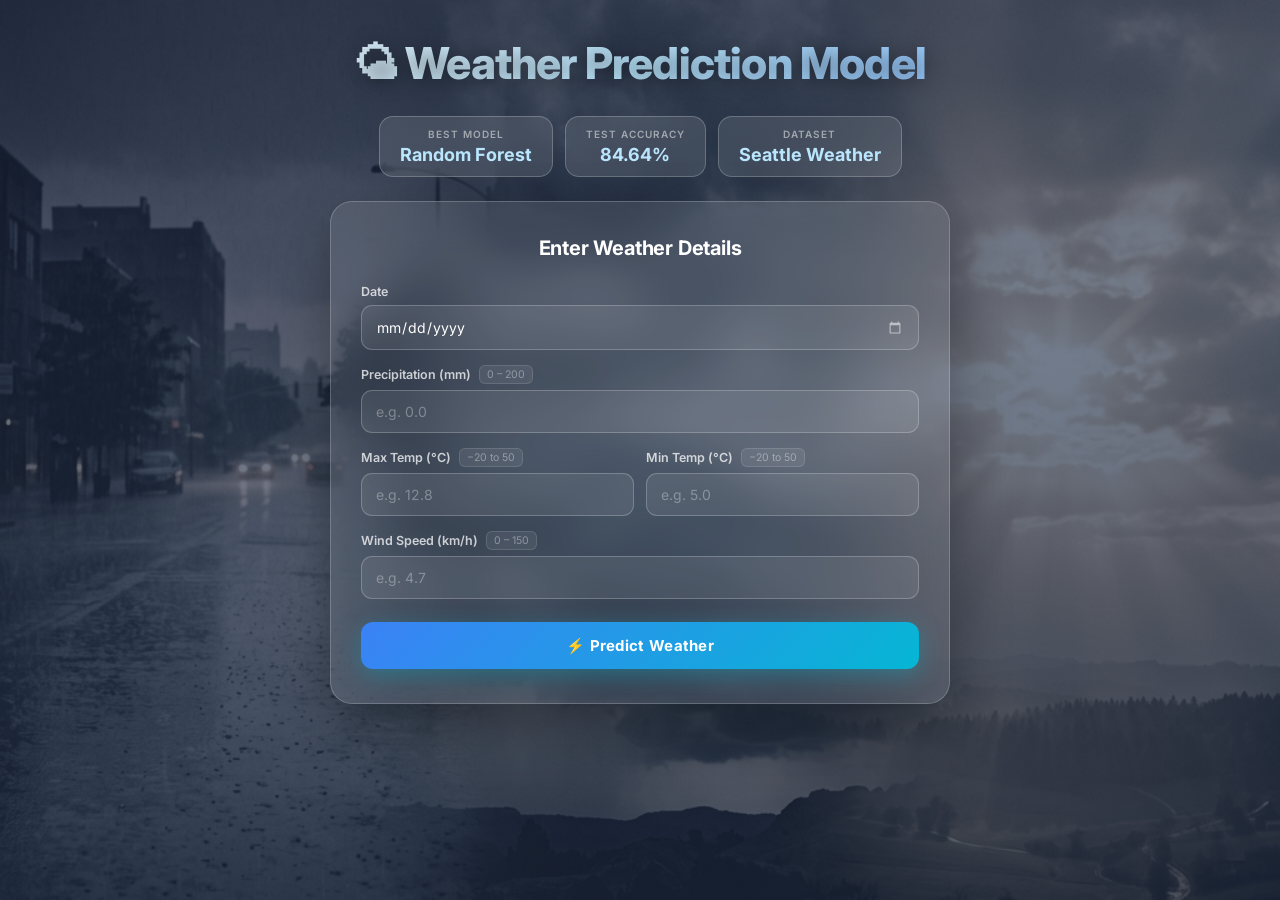
==== docs/index.html @ d07fe21a "Implement dynamic weather animations, loading states, and sound effects" ====
<!DOCTYPE html>
<html lang="en">
<head>
    <meta charset="UTF-8">
    <meta name="viewport" content="width=device-width, initial-scale=1.0">
    <meta name="description" content="Machine Learning weather prediction web app trained on the Seattle weather dataset. Predicts rain, sun, fog, drizzle and snow.">
    <title>Weather Prediction Model</title>
    <link rel="stylesheet" href="style.css">
</head>

<body>

<div class="container">

    <!-- ── Hero ───────────────────────────────────────────── -->
    <div class="hero">
        <h1>🌤 Weather Prediction Model</h1>
    </div>

    <!-- ── Model Info Chips ────────────────────────────────── -->
    <div class="info-box">
        <div class="info-chip">
            <span class="label">Best Model</span>
            <span class="value">Random Forest</span>
        </div>
        <div class="info-chip">
            <span class="label">Test Accuracy</span>
            <span class="value">84.64%</span>
        </div>
        <div class="info-chip">
            <span class="label">Dataset</span>
            <span class="value">Seattle Weather</span>
        </div>
    </div>

    <!-- ── Form Card ─────────────────────────────────────── -->
    <div class="card" id="form-card">
        <h2>Enter Weather Details</h2>

        <form id="predict-form" novalidate>

            <div class="input-group">
                <label for="date">Date</label>
                <input type="date" id="date" name="date" required>
            </div>

            <div class="input-group">
                <label for="precipitation">Precipitation (mm)
                    <span class="hint">0 – 200</span>
                </label>
                <input type="number" id="precipitation" step="0.1" name="precipitation"
                       placeholder="e.g. 0.0" min="0" max="200" required>
            </div>

            <div class="input-row">
                <div class="input-group">
                    <label for="temp_max">Max Temp (°C)
                        <span class="hint">−20 to 50</span>
                    </label>
                    <input type="number" id="temp_max" step="0.1" name="temp_max"
                           placeholder="e.g. 12.8" min="-20" max="50" required>
                </div>
                <div class="input-group">
                    <label for="temp_min">Min Temp (°C)
                        <span class="hint">−20 to 50</span>
                    </label>
                    <input type="number" id="temp_min" step="0.1" name="temp_min"
                           placeholder="e.g. 5.0" min="-20" max="50" required>
                </div>
            </div>

            <div class="input-group">
                <label for="wind">Wind Speed (km/h)
                    <span class="hint">0 – 150</span>
                </label>
                <input type="number" id="wind" step="0.1" name="wind"
                       placeholder="e.g. 4.7" min="0" max="150" required>
            </div>

            <button type="submit" id="predict-btn">⚡ Predict Weather</button>

        </form>

        <!-- Result (hidden until prediction) -->
        <div class="result" id="result" style="display:none;">
            <h3 id="result-title"></h3>
            <p class="result-msg" id="result-msg"></p>

            <div class="confidence-badge" id="confidence-wrap" style="display:none;">
                <span id="confidence-text"></span>
            </div>

            <div class="conf-breakdown" id="breakdown-wrap" style="display:none;">
                <p class="breakdown-title">Probability Breakdown</p>
                <div id="breakdown-bars"></div>
            </div>
        </div>

    </div>

</div><!-- /.container -->

<script src="predict.js"></script>
</body>
</html>
---- docs/style.css ----
@import url('https://fonts.googleapis.com/css2?family=Inter:wght@300;400;500;600;700;800&display=swap');

/* ── Reset ──────────────────────────────────────────────────── */
*, *::before, *::after { margin: 0; padding: 0; box-sizing: border-box; }

/* ── Background ─────────────────────────────────────────────── */
body {
    font-family: 'Inter', Arial, sans-serif;
    min-height: 100vh;
    padding: 36px 20px 48px;
    position: relative;
    overflow-x: hidden;
}

body::before {
    content: '';
    position: fixed;
    inset: 0;
    background-image: url('weather_bg.png');
    background-size: cover;
    background-position: center;
    filter: saturate(0.55) brightness(0.88) contrast(0.85);
    z-index: -2;
}

body::after {
    content: '';
    position: fixed;
    inset: 0;
    background: linear-gradient(160deg,
        rgba(10,20,50,.58) 0%,
        rgba(15,35,70,.48) 50%,
        rgba(10,25,55,.60) 100%);
    z-index: -1;
}

/* ── Layout ─────────────────────────────────────────────────── */
.container { max-width: 620px; margin: auto; position: relative; z-index: 1; }

/* ── Hero ───────────────────────────────────────────────────── */
.hero { text-align: center; margin-bottom: 26px; animation: fadeDown .65s ease both; }

.hero h1 {
    font-size: clamp(26px, 5vw, 44px);
    font-weight: 800;
    letter-spacing: -.8px;
    text-shadow: 0 2px 20px rgba(0,0,0,.4);
    background: linear-gradient(135deg, #e0f2fe, #bae6fd, #93c5fd);
    -webkit-background-clip: text;
    -webkit-text-fill-color: transparent;
    background-clip: text;
}

/* ── Info Chips ─────────────────────────────────────────────── */
.info-box {
    display: flex;
    flex-wrap: wrap;
    justify-content: center;
    gap: 12px;
    margin-bottom: 24px;
    animation: fadeDown .7s .05s ease both;
}

.info-chip {
    background: rgba(255,255,255,.11);
    backdrop-filter: blur(14px);
    border: 1px solid rgba(255,255,255,.22);
    color: #fff;
    padding: 11px 20px;
    border-radius: 14px;
    text-align: center;
    min-width: 140px;
}

.info-chip .label {
    display: block;
    font-size: 10px;
    font-weight: 600;
    text-transform: uppercase;
    letter-spacing: 1px;
    color: rgba(255,255,255,.5);
    margin-bottom: 4px;
}

.info-chip .value {
    display: block;
    font-size: 18px;
    font-weight: 700;
    color: #bae6fd;
}

/* ── Glassmorphism Card ─────────────────────────────────────── */
.card {
    background: rgba(255,255,255,.09);
    backdrop-filter: blur(22px);
    -webkit-backdrop-filter: blur(22px);
    border: 1px solid rgba(255,255,255,.2);
    border-radius: 22px;
    padding: 34px 30px;
    box-shadow: 0 24px 60px rgba(0,0,0,.32);
    animation: fadeUp .7s .12s ease both;
}

.card h2 {
    text-align: center;
    font-size: 20px;
    font-weight: 700;
    color: #fff;
    margin-bottom: 24px;
    letter-spacing: -.2px;
}

/* ── Form Inputs ─────────────────────────────────────────────── */
.input-group { margin-bottom: 15px; }

.input-row {
    display: grid;
    grid-template-columns: 1fr 1fr;
    gap: 12px;
}

.input-group label {
    display: flex;
    align-items: center;
    gap: 8px;
    margin-bottom: 6px;
    font-weight: 600;
    font-size: 12.5px;
    color: rgba(255,255,255,.75);
}

.hint {
    font-size: 10.5px;
    font-weight: 400;
    color: rgba(255,255,255,.38);
    background: rgba(255,255,255,.07);
    padding: 2px 7px;
    border-radius: 6px;
    border: 1px solid rgba(255,255,255,.12);
}

.input-group input {
    width: 100%;
    padding: 12px 14px;
    border: 1px solid rgba(255,255,255,.22);
    border-radius: 11px;
    outline: none;
    font-size: 14px;
    font-family: 'Inter', sans-serif;
    background: rgba(255,255,255,.08);
    color: #fff;
    transition: border-color .22s, box-shadow .22s, background .22s;
}

.input-group input::placeholder { color: rgba(255,255,255,.32); }

.input-group input:focus {
    border-color: rgba(147,197,253,.65);
    background: rgba(255,255,255,.14);
    box-shadow: 0 0 0 3px rgba(147,197,253,.15);
}

.input-group input[type="date"]::-webkit-calendar-picker-indicator {
    filter: invert(1) opacity(.55);
    cursor: pointer;
}

/* ── Submit Button ──────────────────────────────────────────── */
button[type="submit"] {
    width: 100%;
    padding: 14px;
    margin-top: 8px;
    border: none;
    background: linear-gradient(135deg, #3b82f6, #06b6d4);
    color: #fff;
    font-size: 15px;
    font-weight: 700;
    font-family: 'Inter', sans-serif;
    border-radius: 12px;
    cursor: pointer;
    letter-spacing: .3px;
    transition: transform .2s, box-shadow .2s, filter .2s;
    box-shadow: 0 6px 22px rgba(6,182,212,.35);
}

button[type="submit"]:hover {
    transform: translateY(-3px);
    filter: brightness(1.1);
    box-shadow: 0 12px 28px rgba(6,182,212,.45);
}

button[type="submit"]:active { transform: translateY(0); }

/* ── Result Box ─────────────────────────────────────────────── */
.result {
    margin-top: 22px;
    padding: 20px 22px;
    border-radius: 15px;
    background: rgba(6,182,212,.10);
    border: 1px solid rgba(6,182,212,.32);
    animation: fadeUp .45s ease both;
}

.result-error {
    background: rgba(239,68,68,.10);
    border-color: rgba(239,68,68,.35);
}

.result h3 {
    color: #bae6fd;
    font-size: 18px;
    font-weight: 700;
    margin-bottom: 6px;
    text-align: center;
}

.result-error h3 { color: #fca5a5; }

.result-msg {
    color: rgba(255,255,255,.68);
    font-size: 13.5px;
    line-height: 1.55;
    text-align: center;
    margin-bottom: 14px;
}

/* ── Confidence Badge ───────────────────────────────────────── */
.confidence-badge {
    background: rgba(59,130,246,.18);
    border: 1px solid rgba(59,130,246,.4);
    color: #93c5fd;
    font-size: 12.5px;
    font-weight: 500;
    padding: 5px 14px;
    border-radius: 999px;
    margin: 0 auto 16px auto;
    justify-content: center;
}

/* ── Probability Bars ───────────────────────────────────────── */
.conf-breakdown { margin-top: 4px; }

.breakdown-title {
    font-size: 11px;
    font-weight: 600;
    text-transform: uppercase;
    letter-spacing: 1px;
    color: rgba(255,255,255,.42);
    margin-bottom: 10px;
    text-align: center;
}

.conf-row {
    display: flex;
    align-items: center;
    gap: 10px;
    margin-bottom: 8px;
}

.conf-label {
    font-size: 12px;
    font-weight: 600;
    color: rgba(255,255,255,.72);
    width: 60px;
    text-transform: capitalize;
    flex-shrink: 0;
}

.conf-bar-wrap {
    flex: 1;
    height: 8px;
    background: rgba(255,255,255,.10);
    border-radius: 99px;
    overflow: hidden;
}

.conf-bar-fill {
    height: 100%;
    width: 0%;
    background: linear-gradient(90deg, #3b82f6, #06b6d4);
    border-radius: 99px;
    animation: growBar .9s cubic-bezier(.22,1,.36,1) forwards;
}

.conf-bar-top { background: linear-gradient(90deg, #06b6d4, #10b981); }

@keyframes growBar {
    from { width: 0%; }
    to   { width: var(--pct, 0%); }
}

.conf-pct {
    font-size: 12px;
    font-weight: 600;
    color: rgba(255,255,255,.65);
    width: 40px;
    text-align: right;
    flex-shrink: 0;
}

/* ── Animations ─────────────────────────────────────────────── */
@keyframes fadeDown {
    from { opacity: 0; transform: translateY(-16px); }
    to   { opacity: 1; transform: translateY(0); }
}

@keyframes fadeUp {
    from { opacity: 0; transform: translateY(16px); }
    to   { opacity: 1; transform: translateY(0); }
}

/* ── Responsive ─────────────────────────────────────────────── */
@media (max-width: 540px) {
    body { padding: 24px 14px 40px; }
    .card { padding: 24px 18px; }
    .input-row { grid-template-columns: 1fr; }
    .info-chip { min-width: 120px; padding: 9px 14px; }
    .info-chip .value { font-size: 15px; }
}
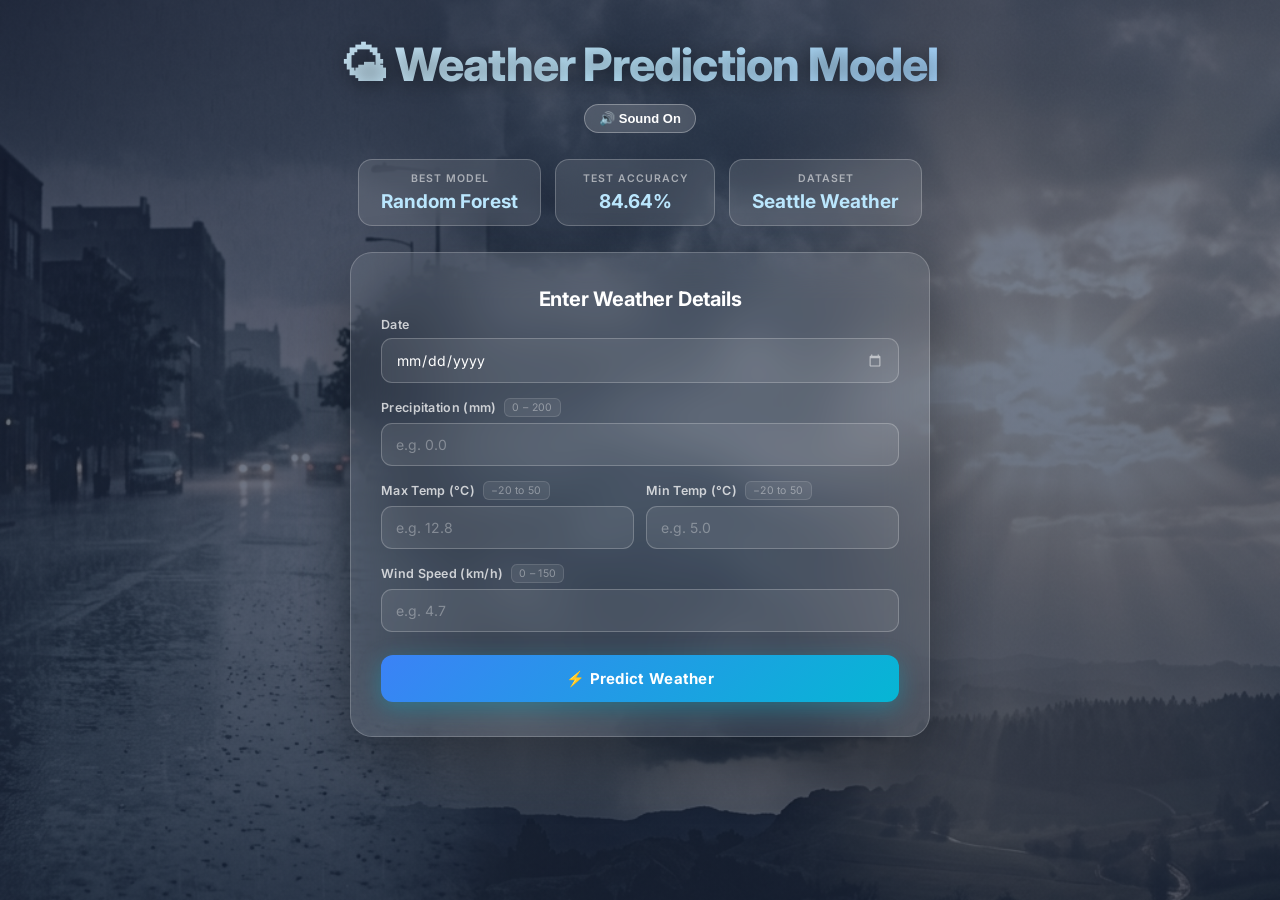
==== commit 8a0495db: "Update docs static files with new animations and sound features" ====
--- a/docs/index.html
+++ b/docs/index.html
@@ -8,13 +8,20 @@
     <link rel="stylesheet" href="style.css">
 </head>
 
-<body>
+<body class="" data-weather="">
+
+<!-- ── Weather Animation Overlays ─────────────────────────── -->
+<canvas id="weather-canvas"></canvas>
+<div class="fog-layer fog-layer-1"></div>
+<div class="fog-layer fog-layer-2"></div>
+<div class="sun-orb"></div>
 
 <div class="container">
 
     <!-- ── Hero ───────────────────────────────────────────── -->
     <div class="hero">
         <h1>🌤 Weather Prediction Model</h1>
+        <button id="mute-btn" class="mute-btn" type="button">🔊 Sound On</button>
     </div>
 
     <!-- ── Model Info Chips ────────────────────────────────── -->
@@ -81,6 +88,12 @@
 
         </form>
 
+        <!-- Loading Animation -->
+        <div id="loading-container" style="display: none; text-align: center; margin-top: 20px;">
+            <div class="spinner"></div>
+            <p id="loading-text" style="color: #bae6fd; font-weight: bold; margin-top: 10px;">Analyzing weather data...</p>
+        </div>
+
         <!-- Result (hidden until prediction) -->
         <div class="result" id="result" style="display:none;">
             <h3 id="result-title"></h3>
--- a/docs/style.css
+++ b/docs/style.css
@@ -1,7 +1,11 @@
 @import url('https://fonts.googleapis.com/css2?family=Inter:wght@300;400;500;600;700;800&display=swap');
 
 /* ── Reset ──────────────────────────────────────────────────── */
-*, *::before, *::after { margin: 0; padding: 0; box-sizing: border-box; }
+*, *::before, *::after {
+    margin: 0;
+    padding: 0;
+    box-sizing: border-box;
+}
 
 /* ── Background ─────────────────────────────────────────────── */
 body {
@@ -19,6 +23,7 @@
     background-image: url('weather_bg.png');
     background-size: cover;
     background-position: center;
+    background-repeat: no-repeat;
     filter: saturate(0.55) brightness(0.88) contrast(0.85);
     z-index: -2;
 }
@@ -27,24 +32,35 @@
     content: '';
     position: fixed;
     inset: 0;
-    background: linear-gradient(160deg,
-        rgba(10,20,50,.58) 0%,
-        rgba(15,35,70,.48) 50%,
-        rgba(10,25,55,.60) 100%);
+    background: linear-gradient(
+        160deg,
+        rgba(10, 20, 50, 0.58) 0%,
+        rgba(15, 35, 70, 0.48) 50%,
+        rgba(10, 25, 55, 0.60) 100%
+    );
     z-index: -1;
 }
 
 /* ── Layout ─────────────────────────────────────────────────── */
-.container { max-width: 620px; margin: auto; position: relative; z-index: 1; }
+.container {
+    max-width: 1160px;
+    margin: auto;
+    position: relative;
+    z-index: 1;
+}
 
 /* ── Hero ───────────────────────────────────────────────────── */
-.hero { text-align: center; margin-bottom: 26px; animation: fadeDown .65s ease both; }
+.hero {
+    text-align: center;
+    margin-bottom: 26px;
+    animation: fadeDown 0.65s ease both;
+}
 
 .hero h1 {
-    font-size: clamp(26px, 5vw, 44px);
+    font-size: clamp(28px, 5vw, 46px);
     font-weight: 800;
-    letter-spacing: -.8px;
-    text-shadow: 0 2px 20px rgba(0,0,0,.4);
+    letter-spacing: -0.8px;
+    text-shadow: 0 2px 20px rgba(0,0,0,0.4);
     background: linear-gradient(135deg, #e0f2fe, #bae6fd, #93c5fd);
     -webkit-background-clip: text;
     -webkit-text-fill-color: transparent;
@@ -56,49 +72,56 @@
     display: flex;
     flex-wrap: wrap;
     justify-content: center;
-    gap: 12px;
-    margin-bottom: 24px;
-    animation: fadeDown .7s .05s ease both;
+    gap: 14px;
+    margin-bottom: 26px;
+    animation: fadeDown 0.7s 0.05s ease both;
 }
 
 .info-chip {
-    background: rgba(255,255,255,.11);
+    background: rgba(255, 255, 255, 0.11);
     backdrop-filter: blur(14px);
-    border: 1px solid rgba(255,255,255,.22);
+    border: 1px solid rgba(255,255,255,0.22);
     color: #fff;
-    padding: 11px 20px;
+    padding: 12px 22px;
     border-radius: 14px;
     text-align: center;
-    min-width: 140px;
+    min-width: 160px;
 }
 
 .info-chip .label {
     display: block;
-    font-size: 10px;
+    font-size: 10.5px;
     font-weight: 600;
     text-transform: uppercase;
     letter-spacing: 1px;
-    color: rgba(255,255,255,.5);
-    margin-bottom: 4px;
+    color: rgba(255,255,255,0.55);
+    margin-bottom: 5px;
 }
 
 .info-chip .value {
     display: block;
-    font-size: 18px;
+    font-size: 19px;
     font-weight: 700;
     color: #bae6fd;
 }
 
-/* ── Glassmorphism Card ─────────────────────────────────────── */
+.info-chip .value small {
+    font-size: 12px;
+    font-weight: 500;
+    color: rgba(186, 230, 253, 0.7);
+}
+
+/* ── Glassmorphism Card ────────────────────────────────── */
 .card {
-    background: rgba(255,255,255,.09);
+    background: rgba(255, 255, 255, 0.09);
     backdrop-filter: blur(22px);
     -webkit-backdrop-filter: blur(22px);
-    border: 1px solid rgba(255,255,255,.2);
+    border: 1px solid rgba(255,255,255,0.2);
     border-radius: 22px;
     padding: 34px 30px;
-    box-shadow: 0 24px 60px rgba(0,0,0,.32);
-    animation: fadeUp .7s .12s ease both;
+    box-shadow: 0 24px 60px rgba(0,0,0,0.32);
+    max-width: 580px;
+    margin: 0 auto;
 }
 
 .card h2 {
@@ -106,12 +129,14 @@
     font-size: 20px;
     font-weight: 700;
     color: #fff;
-    margin-bottom: 24px;
-    letter-spacing: -.2px;
+    margin-bottom: 6px;
+    letter-spacing: -0.2px;
 }
 
 /* ── Form Inputs ─────────────────────────────────────────────── */
-.input-group { margin-bottom: 15px; }
+.input-group {
+    margin-bottom: 15px;
+}
 
 .input-row {
     display: grid;
@@ -126,42 +151,45 @@
     margin-bottom: 6px;
     font-weight: 600;
     font-size: 12.5px;
-    color: rgba(255,255,255,.75);
+    color: rgba(255,255,255,0.75);
+    letter-spacing: 0.3px;
 }
 
 .hint {
     font-size: 10.5px;
     font-weight: 400;
-    color: rgba(255,255,255,.38);
-    background: rgba(255,255,255,.07);
+    color: rgba(255,255,255,0.38);
+    background: rgba(255,255,255,0.07);
     padding: 2px 7px;
     border-radius: 6px;
-    border: 1px solid rgba(255,255,255,.12);
+    border: 1px solid rgba(255,255,255,0.12);
 }
 
 .input-group input {
     width: 100%;
     padding: 12px 14px;
-    border: 1px solid rgba(255,255,255,.22);
+    border: 1px solid rgba(255,255,255,0.22);
     border-radius: 11px;
     outline: none;
     font-size: 14px;
     font-family: 'Inter', sans-serif;
-    background: rgba(255,255,255,.08);
+    background: rgba(255,255,255,0.08);
     color: #fff;
-    transition: border-color .22s, box-shadow .22s, background .22s;
-}
-
-.input-group input::placeholder { color: rgba(255,255,255,.32); }
+    transition: border-color 0.22s, box-shadow 0.22s, background 0.22s;
+}
+
+.input-group input::placeholder {
+    color: rgba(255,255,255,0.32);
+}
 
 .input-group input:focus {
-    border-color: rgba(147,197,253,.65);
-    background: rgba(255,255,255,.14);
-    box-shadow: 0 0 0 3px rgba(147,197,253,.15);
+    border-color: rgba(147, 197, 253, 0.65);
+    background: rgba(255,255,255,0.14);
+    box-shadow: 0 0 0 3px rgba(147, 197, 253, 0.15);
 }
 
 .input-group input[type="date"]::-webkit-calendar-picker-indicator {
-    filter: invert(1) opacity(.55);
+    filter: invert(1) opacity(0.55);
     cursor: pointer;
 }
 
@@ -178,32 +206,34 @@
     font-family: 'Inter', sans-serif;
     border-radius: 12px;
     cursor: pointer;
-    letter-spacing: .3px;
-    transition: transform .2s, box-shadow .2s, filter .2s;
-    box-shadow: 0 6px 22px rgba(6,182,212,.35);
+    letter-spacing: 0.3px;
+    transition: transform 0.2s, box-shadow 0.2s, filter 0.2s;
+    box-shadow: 0 6px 22px rgba(6, 182, 212, 0.35);
 }
 
 button[type="submit"]:hover {
     transform: translateY(-3px);
     filter: brightness(1.1);
-    box-shadow: 0 12px 28px rgba(6,182,212,.45);
-}
-
-button[type="submit"]:active { transform: translateY(0); }
+    box-shadow: 0 12px 28px rgba(6, 182, 212, 0.45);
+}
+
+button[type="submit"]:active {
+    transform: translateY(0);
+}
 
 /* ── Result Box ─────────────────────────────────────────────── */
 .result {
     margin-top: 22px;
     padding: 20px 22px;
     border-radius: 15px;
-    background: rgba(6,182,212,.10);
-    border: 1px solid rgba(6,182,212,.32);
-    animation: fadeUp .45s ease both;
+    background: rgba(6, 182, 212, 0.10);
+    border: 1px solid rgba(6, 182, 212, 0.32);
+    animation: fadeUp 0.45s ease both;
 }
 
 .result-error {
-    background: rgba(239,68,68,.10);
-    border-color: rgba(239,68,68,.35);
+    background: rgba(239, 68, 68, 0.10);
+    border-color: rgba(239, 68, 68, 0.35);
 }
 
 .result h3 {
@@ -214,38 +244,50 @@
     text-align: center;
 }
 
-.result-error h3 { color: #fca5a5; }
+.result-error h3 {
+    color: #fca5a5;
+}
 
 .result-msg {
-    color: rgba(255,255,255,.68);
+    color: rgba(255,255,255,0.68);
     font-size: 13.5px;
     line-height: 1.55;
     text-align: center;
     margin-bottom: 14px;
 }
 
-/* ── Confidence Badge ───────────────────────────────────────── */
+/* ── Confidence Badge (Suggestion 8) ───────────────────────── */
 .confidence-badge {
-    background: rgba(59,130,246,.18);
-    border: 1px solid rgba(59,130,246,.4);
+    display: inline-block;
+    background: rgba(59, 130, 246, 0.18);
+    border: 1px solid rgba(59, 130, 246, 0.4);
     color: #93c5fd;
     font-size: 12.5px;
     font-weight: 500;
     padding: 5px 14px;
     border-radius: 999px;
     margin: 0 auto 16px auto;
+    display: flex;
     justify-content: center;
 }
 
-/* ── Probability Bars ───────────────────────────────────────── */
-.conf-breakdown { margin-top: 4px; }
+.confidence-badge strong {
+    color: #bae6fd;
+    font-weight: 700;
+    margin-left: 4px;
+}
+
+/* ── Probability Breakdown Bars (Suggestion 8) ──────────────── */
+.conf-breakdown {
+    margin-top: 4px;
+}
 
 .breakdown-title {
     font-size: 11px;
     font-weight: 600;
     text-transform: uppercase;
     letter-spacing: 1px;
-    color: rgba(255,255,255,.42);
+    color: rgba(255,255,255,0.42);
     margin-bottom: 10px;
     text-align: center;
 }
@@ -260,7 +302,7 @@
 .conf-label {
     font-size: 12px;
     font-weight: 600;
-    color: rgba(255,255,255,.72);
+    color: rgba(255,255,255,0.72);
     width: 60px;
     text-transform: capitalize;
     flex-shrink: 0;
@@ -269,7 +311,7 @@
 .conf-bar-wrap {
     flex: 1;
     height: 8px;
-    background: rgba(255,255,255,.10);
+    background: rgba(255,255,255,0.10);
     border-radius: 99px;
     overflow: hidden;
 }
@@ -279,10 +321,12 @@
     width: 0%;
     background: linear-gradient(90deg, #3b82f6, #06b6d4);
     border-radius: 99px;
-    animation: growBar .9s cubic-bezier(.22,1,.36,1) forwards;
-}
-
-.conf-bar-top { background: linear-gradient(90deg, #06b6d4, #10b981); }
+    animation: growBar 0.9s cubic-bezier(0.22, 1, 0.36, 1) forwards;
+}
+
+.conf-bar-top {
+    background: linear-gradient(90deg, #06b6d4, #10b981);
+}
 
 @keyframes growBar {
     from { width: 0%; }
@@ -292,7 +336,7 @@
 .conf-pct {
     font-size: 12px;
     font-weight: 600;
-    color: rgba(255,255,255,.65);
+    color: rgba(255,255,255,0.65);
     width: 40px;
     text-align: right;
     flex-shrink: 0;
@@ -309,11 +353,352 @@
     to   { opacity: 1; transform: translateY(0); }
 }
 
-/* ── Responsive ─────────────────────────────────────────────── */
+/* ── Responsive ─────────────────────────────────────── */
+
 @media (max-width: 540px) {
-    body { padding: 24px 14px 40px; }
-    .card { padding: 24px 18px; }
-    .input-row { grid-template-columns: 1fr; }
-    .info-chip { min-width: 120px; padding: 9px 14px; }
-    .info-chip .value { font-size: 15px; }
-}
+    body {
+        padding: 24px 14px 40px;
+    }
+
+    .card, .chart-card {
+        padding: 24px 18px;
+    }
+
+    .input-row {
+        grid-template-columns: 1fr;
+    }
+
+    .info-chip {
+        min-width: 130px;
+        padding: 10px 16px;
+    }
+
+    .info-chip .value {
+        font-size: 16px;
+    }
+
+    .conf-label {
+        width: 52px;
+        font-size: 11px;
+    }
+}
+
+/* ═══════════════════════════════════════════════════════════════
+   DYNAMIC WEATHER ANIMATION SYSTEM
+   ═══════════════════════════════════════════════════════════════ */
+
+/* ── Canvas particle overlay (rain / snow / drizzle) ─────────── */
+#weather-canvas {
+    position: fixed;
+    inset: 0;
+    width: 100%;
+    height: 100%;
+    pointer-events: none;
+    z-index: 0;
+    display: none;
+}
+
+/* ── Smooth weather transition on body ───────────────────────── */
+body {
+    transition: background 1.2s ease;
+}
+
+/* Override the static ::before / ::after for weather modes */
+.rain-mode::before,
+.drizzle-mode::before,
+.snow-mode::before,
+.sun-mode::before,
+.fog-mode::before {
+    background-image: none !important;
+    filter: none !important;
+}
+
+/* ════════════════════════════════
+   1. RAIN MODE
+   ════════════════════════════════ */
+.rain-mode::after {
+    background: linear-gradient(
+        160deg,
+        rgba(10, 18, 40, 0.75) 0%,
+        rgba(20, 38, 80, 0.65) 50%,
+        rgba(8, 20, 50, 0.78) 100%
+    ) !important;
+}
+
+.rain-mode .card {
+    background: rgba(30, 50, 100, 0.22);
+    border-color: rgba(150, 200, 255, 0.25);
+    box-shadow: 0 24px 60px rgba(0, 20, 80, 0.45),
+                inset 0 1px 0 rgba(255,255,255,0.12);
+}
+
+.rain-mode .hero h1 {
+    background: linear-gradient(135deg, #90cdf4, #63b3ed, #4299e1);
+    -webkit-background-clip: text;
+    -webkit-text-fill-color: transparent;
+    background-clip: text;
+}
+
+/* ════════════════════════════════
+   2. SUN MODE
+   ════════════════════════════════ */
+.sun-mode::after {
+    background: linear-gradient(
+        160deg,
+        rgba(120, 60, 0, 0.45) 0%,
+        rgba(180, 90, 0, 0.35) 50%,
+        rgba(100, 50, 0, 0.48) 100%
+    ) !important;
+}
+
+.sun-mode::before {
+    content: '' !important;
+    position: fixed !important;
+    inset: 0 !important;
+    background: linear-gradient(135deg, rgba(253, 230, 80, 0.18), rgba(255, 140, 0, 0.12)) !important;
+    z-index: -2 !important;
+}
+
+.sun-mode .hero h1 {
+    background: linear-gradient(135deg, #fde68a, #fbbf24, #f59e0b);
+    -webkit-background-clip: text;
+    -webkit-text-fill-color: transparent;
+    background-clip: text;
+}
+
+.sun-mode .card {
+    background: rgba(254, 215, 50, 0.09);
+    border-color: rgba(251, 191, 36, 0.3);
+    box-shadow: 0 24px 60px rgba(180, 100, 0, 0.35),
+                inset 0 1px 0 rgba(255,240,150,0.15);
+}
+
+/* Sun orb glow in top-right */
+.sun-orb {
+    display: none;
+    position: fixed;
+    top: -100px;
+    right: -100px;
+    width: 380px;
+    height: 380px;
+    background: radial-gradient(circle,
+        rgba(255, 255, 200, 0.95) 0%,
+        rgba(255, 220, 80, 0.7) 30%,
+        rgba(255, 165, 0, 0.3) 60%,
+        transparent 75%
+    );
+    border-radius: 50%;
+    pointer-events: none;
+    z-index: 0;
+    animation: sunPulse 3.5s ease-in-out infinite alternate;
+    filter: blur(4px);
+}
+
+.sun-mode .sun-orb {
+    display: block;
+}
+
+@keyframes sunPulse {
+    from { transform: scale(1);   opacity: 0.75; }
+    to   { transform: scale(1.18); opacity: 1; }
+}
+
+/* Sun rays */
+.sun-mode::before {
+    content: '' !important;
+    position: fixed !important;
+    inset: 0 !important;
+    background: conic-gradient(
+        from 0deg at 92% 5%,
+        rgba(255, 240, 100, 0.06) 0deg,
+        transparent 15deg,
+        rgba(255, 240, 100, 0.05) 30deg,
+        transparent 45deg,
+        rgba(255, 240, 100, 0.04) 60deg,
+        transparent 75deg,
+        rgba(255, 240, 100, 0.06) 90deg,
+        transparent 105deg,
+        rgba(255, 240, 100, 0.03) 120deg,
+        transparent 360deg
+    ) !important;
+    animation: raysRotate 20s linear infinite !important;
+    pointer-events: none !important;
+    z-index: 0 !important;
+}
+
+@keyframes raysRotate {
+    from { transform: rotate(0deg); }
+    to   { transform: rotate(360deg); }
+}
+
+/* ════════════════════════════════
+   3. SNOW MODE
+   ════════════════════════════════ */
+.snow-mode::after {
+    background: linear-gradient(
+        160deg,
+        rgba(15, 32, 80, 0.65) 0%,
+        rgba(30, 55, 110, 0.55) 50%,
+        rgba(10, 25, 70, 0.70) 100%
+    ) !important;
+}
+
+.snow-mode .hero h1 {
+    background: linear-gradient(135deg, #e0f0ff, #a8d8ff, #7ec8e3);
+    -webkit-background-clip: text;
+    -webkit-text-fill-color: transparent;
+    background-clip: text;
+    text-shadow: none;
+}
+
+.snow-mode .card {
+    background: rgba(200, 235, 255, 0.10);
+    border-color: rgba(200, 235, 255, 0.28);
+    box-shadow: 0 24px 60px rgba(0, 30, 100, 0.4),
+                inset 0 1px 0 rgba(220, 240, 255, 0.18);
+    backdrop-filter: blur(28px);
+}
+
+/* ════════════════════════════════
+   4. DRIZZLE MODE
+   ════════════════════════════════ */
+.drizzle-mode::after {
+    background: linear-gradient(
+        160deg,
+        rgba(20, 50, 80, 0.60) 0%,
+        rgba(30, 70, 100, 0.52) 50%,
+        rgba(15, 40, 70, 0.65) 100%
+    ) !important;
+}
+
+.drizzle-mode .hero h1 {
+    background: linear-gradient(135deg, #bfecff, #89d4f5, #5db8e8);
+    -webkit-background-clip: text;
+    -webkit-text-fill-color: transparent;
+    background-clip: text;
+}
+
+.drizzle-mode .card {
+    background: rgba(100, 180, 230, 0.10);
+    border-color: rgba(100, 200, 255, 0.22);
+    box-shadow: 0 24px 60px rgba(0, 40, 90, 0.38);
+}
+
+/* ════════════════════════════════
+   5. FOG MODE
+   ════════════════════════════════ */
+.fog-mode::after {
+    background: linear-gradient(
+        160deg,
+        rgba(80, 90, 105, 0.65) 0%,
+        rgba(110, 118, 130, 0.55) 50%,
+        rgba(70, 80, 95, 0.70) 100%
+    ) !important;
+}
+
+.fog-mode .hero h1 {
+    background: linear-gradient(135deg, #e2e8f0, #cbd5e1, #94a3b8);
+    -webkit-background-clip: text;
+    -webkit-text-fill-color: transparent;
+    background-clip: text;
+}
+
+.fog-mode .card {
+    background: rgba(200, 210, 220, 0.11);
+    border-color: rgba(200, 210, 220, 0.25);
+    box-shadow: 0 24px 60px rgba(50, 60, 80, 0.40);
+}
+
+/* Fog layer divs (CSS animated) */
+.fog-layer {
+    display: none;
+    position: fixed;
+    top: 0;
+    left: -60%;
+    width: 220%;
+    height: 100%;
+    pointer-events: none;
+    z-index: 0;
+    border-radius: 50%;
+}
+
+.fog-mode .fog-layer {
+    display: block;
+}
+
+.fog-layer-1 {
+    background: radial-gradient(ellipse 60% 40% at 50% 50%,
+        rgba(255, 255, 255, 0.22) 0%,
+        transparent 70%
+    );
+    filter: blur(35px);
+    animation: fogDrift1 11s ease-in-out infinite alternate;
+}
+
+.fog-layer-2 {
+    background: radial-gradient(ellipse 55% 35% at 40% 60%,
+        rgba(220, 230, 240, 0.18) 0%,
+        transparent 70%
+    );
+    filter: blur(50px);
+    top: 30%;
+    animation: fogDrift2 15s ease-in-out infinite alternate;
+}
+
+@keyframes fogDrift1 {
+    from { transform: translateX(0%)   scaleY(0.95); opacity: 0.7; }
+    to   { transform: translateX(18%)  scaleY(1.05); opacity: 1; }
+}
+
+@keyframes fogDrift2 {
+    from { transform: translateX(5%)   scaleY(1.0);  opacity: 0.6; }
+    to   { transform: translateX(-15%) scaleY(0.92); opacity: 0.9; }
+}
+
+/* ── Result box colour variants per weather mode ─────────────── */
+.rain-mode    .result { border-color: rgba(100, 170, 255, 0.38); background: rgba(30, 60, 130, 0.18); }
+.sun-mode     .result { border-color: rgba(251, 191, 36, 0.45);  background: rgba(180, 110, 0, 0.15); }
+.snow-mode    .result { border-color: rgba(180, 220, 255, 0.38); background: rgba(30, 60, 140, 0.18); }
+.drizzle-mode .result { border-color: rgba(90, 180, 240, 0.38);  background: rgba(20, 70, 130, 0.16); }
+.fog-mode     .result { border-color: rgba(170, 180, 195, 0.38); background: rgba(80, 90, 110, 0.18); }
+
+.rain-mode    .result h3 { color: #93c5fd; }
+.sun-mode     .result h3 { color: #fde68a; }
+.snow-mode    .result h3 { color: #bfdbfe; }
+.drizzle-mode .result h3 { color: #7dd3fc; }
+.fog-mode     .result h3 { color: #cbd5e1; }
+
+/* ── Sound & Loading Features ───────────────────────────────── */
+.mute-btn {
+    background: rgba(255, 255, 255, 0.15);
+    border: 1px solid rgba(255,255,255,0.3);
+    color: white;
+    padding: 6px 14px;
+    border-radius: 20px;
+    font-size: 13px;
+    font-weight: 600;
+    cursor: pointer;
+    margin-top: 12px;
+    backdrop-filter: blur(10px);
+    transition: background 0.3s, transform 0.2s;
+}
+
+.mute-btn:hover {
+    background: rgba(255, 255, 255, 0.25);
+    transform: translateY(-2px);
+}
+
+.spinner {
+    width: 40px;
+    height: 40px;
+    border: 4px solid rgba(255, 255, 255, 0.2);
+    border-top: 4px solid #bae6fd;
+    border-radius: 50%;
+    animation: spin 1s linear infinite;
+    margin: 0 auto;
+}
+
+@keyframes spin {
+    0% { transform: rotate(0deg); }
+    100% { transform: rotate(360deg); }
+}
